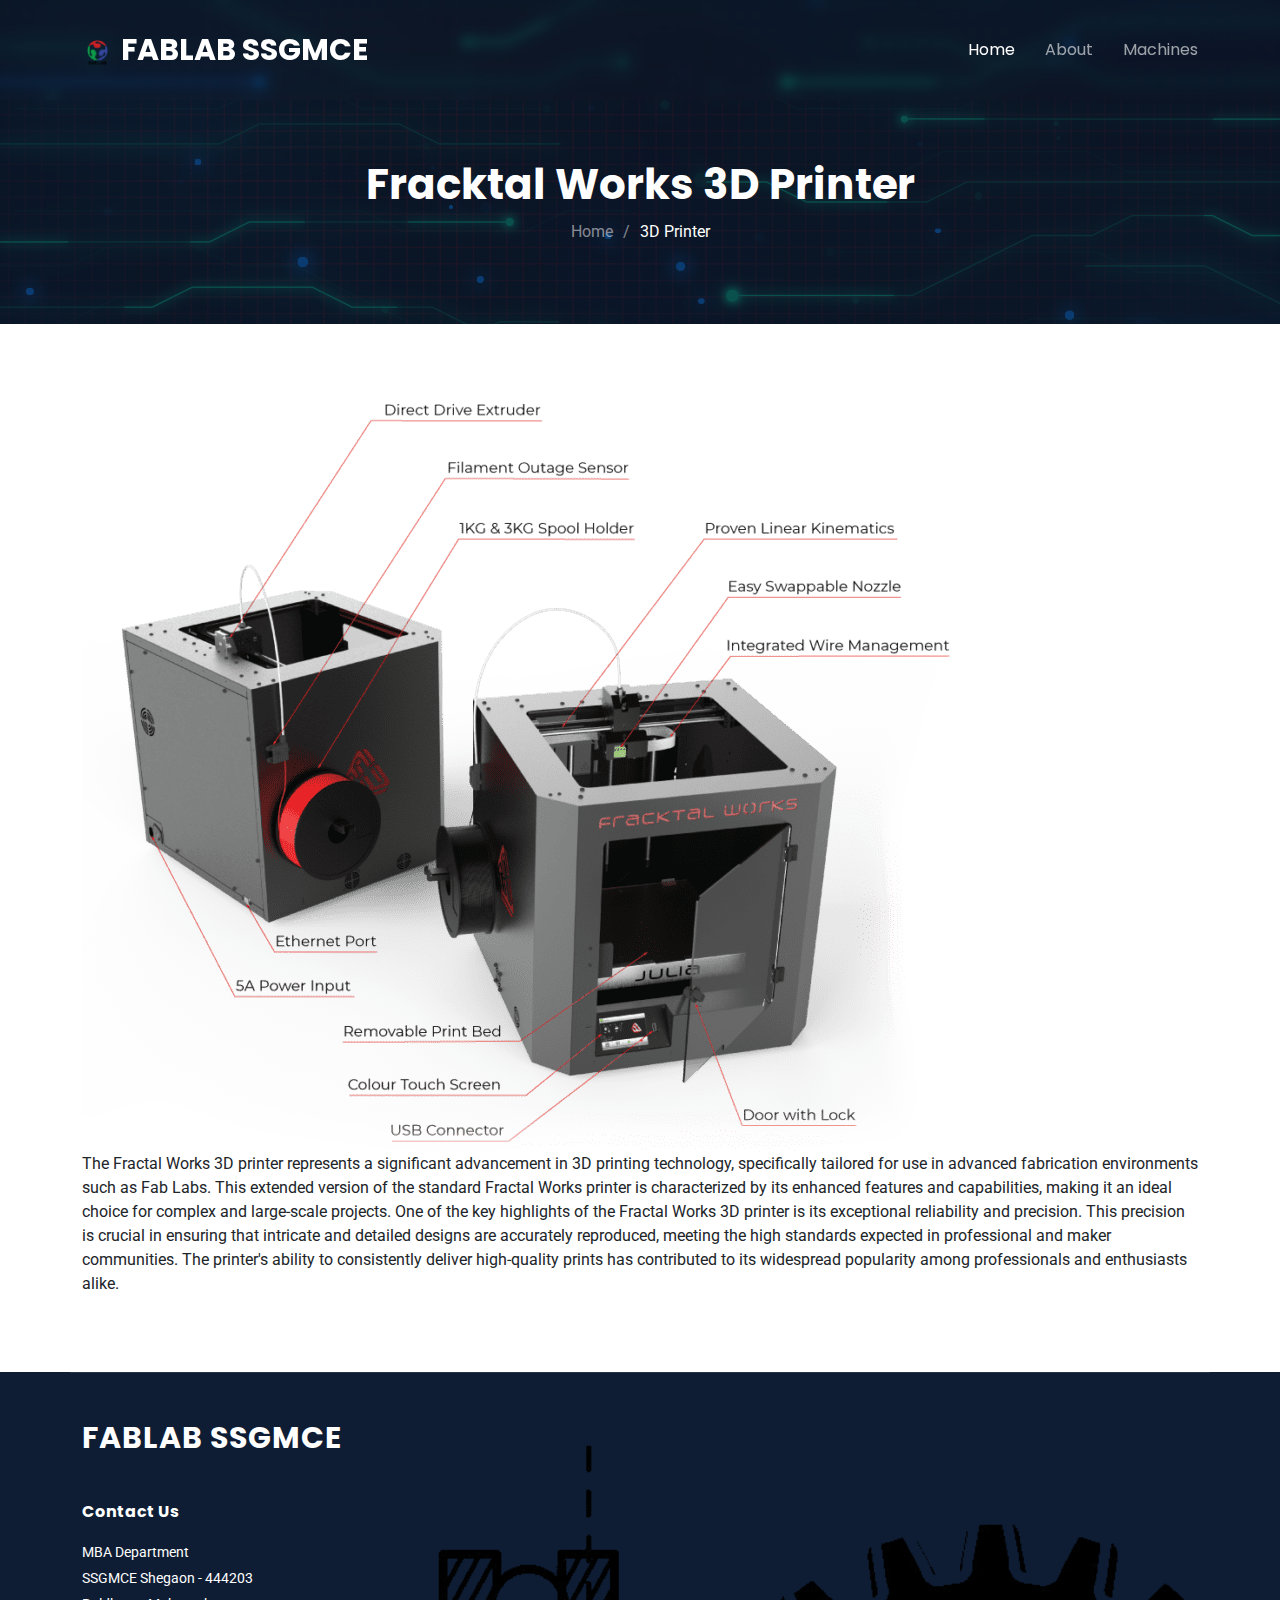
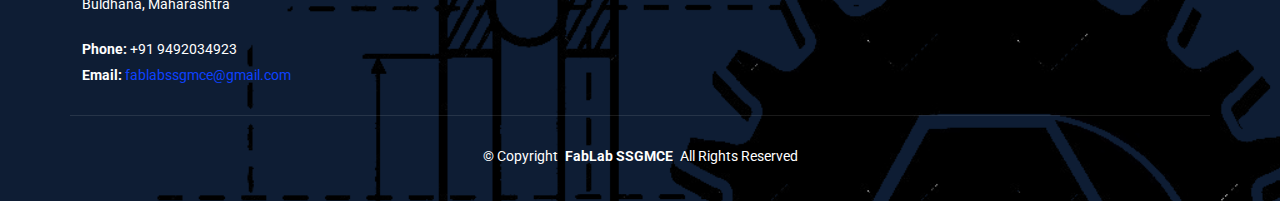
==== assets/machine/3d-printer.html @ 7cb84929 "main page completed and info pages are partially completed'" ====
<!DOCTYPE html>
<html lang="en">

<head>
  <meta charset="utf-8">
  <meta content="width=device-width, initial-scale=1.0" name="viewport">
  <title>3D Printer</title>
  <meta content="" name="description">
  <meta content="" name="keywords">

  <!-- Favicons -->
  <link href="../img/fab-logo.png" rel="icon">

  <!-- Fonts -->
  <link href="https://fonts.googleapis.com" rel="preconnect">
  <link href="https://fonts.gstatic.com" rel="preconnect" crossorigin>
  <link href="https://fonts.googleapis.com/css2?family=Roboto:ital,wght@0,100;0,300;0,400;0,500;0,700;0,900;1,100;1,300;1,400;1,500;1,700;1,900&family=Poppins:ital,wght@0,100;0,200;0,300;0,400;0,500;0,600;0,700;0,800;0,900;1,100;1,200;1,300;1,400;1,500;1,600;1,700;1,800;1,900&display=swap" rel="stylesheet">

  <!-- Vendor CSS Files -->
  <link href="../vendor/bootstrap/css/bootstrap.min.css" rel="stylesheet">
  <link href="../vendor/bootstrap-icons/bootstrap-icons.css" rel="stylesheet">
  <link href="../vendor/aos/aos.css" rel="stylesheet">
  <link href="../vendor/fontawesome-free/css/all.min.css" rel="stylesheet">
  <link href="../vendor/glightbox/css/glightbox.min.css" rel="stylesheet">
  <link href="../vendor/swiper/swiper-bundle.min.css" rel="stylesheet">

  <!-- Main CSS File -->
  <link href="../css/main.css" rel="stylesheet">
</head>

<body class="contact-page">

  <header id="header" class="header d-flex align-items-center fixed-top">
    <div class="container-fluid container-xl position-relative d-flex align-items-center">

      <a href="../index.html" class="logo d-flex align-items-center me-auto">
        <!-- Uncomment the line below if you also wish to use an image logo -->
        <img src="../img/fab-logo.png" alt="logo" style="padding-top: 5px;">
        <h1 class="sitename">FABLAB SSGMCE</h1>
      </a>

      <nav id="navmenu" class="navmenu">
        <ul>
          <li><a href="index.html" class="active">Home<br></a></li>
          <li><a href="#about">About</a></li>
          <li><a href="#machines">Machines</a></li>
          <!-- <li><a href="#members">Faculty Members</a></li> -->
          <!-- <li><a href="contact.html">Contact</a></li> -->
        </ul>
        <i class="mobile-nav-toggle d-xl-none bi bi-list"></i>
      </nav>

      <!-- <a class="btn-getstarted" href="get-a-quote.html">Get a Quote</a> -->

    </div>
  </header>

  <main class="main">

    <!-- Page Title -->
    <div class="page-title dark-background" data-aos="fade" style="background-image: url(../img/footerbg.png);">
      <div class="container position-relative">
        <h1>Fracktal Works 3D Printer</h1>
        <nav class="breadcrumbs">
          <ol>
            <li><a href="../../index.html">Home</a></li>
            <li class="current">3D Printer</li>
          </ol>
        </nav>
      </div>
    </div><!-- End Page Title -->

    <!-- Info Section -->
    <section id="contact" class="contact section">

      <div class="container" data-aos="fade-up" data-aos-delay="100">
          <img src="../img/3d-printer.png" alt="">
          <p>The Fractal Works 3D printer represents a significant advancement in 3D printing technology, specifically tailored for use in advanced fabrication environments such as Fab Labs. This extended version of the standard Fractal Works printer is characterized by its enhanced features and capabilities, making it an ideal choice for complex and large-scale projects. One of the key highlights of the Fractal Works 3D printer is its exceptional reliability and precision. This precision is crucial in ensuring that intricate and detailed designs are accurately reproduced, meeting the high standards expected in professional and maker communities. The printer's ability to consistently deliver high-quality prints has contributed to its widespread popularity among professionals and enthusiasts alike.</p>

      </div>


    </section><!-- /Info Section -->

  </main>

  <footer id="footer" class="footer dark-background">

    <div class="container footer-top">
      <div class="row gy-4 footer-bg">
        <!-- <img src="assets/img/footer-img.png" alt=""> -->
        <div class="col-lg-5 col-md-12 footer-about">
          <a href="../../index.html" class="logo d-flex align-items-center">
            <span class="sitename">FABLAB SSGMCE</span>
          </a>
        </div>

        <div class="col-lg-3 col-md-12 footer-contact text-center text-md-start">
          <h4>Contact Us</h4>
          <p>MBA Department</p>
          <p>SSGMCE Shegaon - 444203</p>
          <p>Buldhana, Maharashtra</p>
          <p class="mt-4"><strong>Phone:</strong> <span>+91 9492034923</span></p>
            <p><strong>Email:</strong> <span><a href="mailto://fablabssgmce@gmail.com">fablabssgmce@gmail.com</a></span></p>
        </div>

      </div>
    </div>

    <div class="container copyright text-center mt-4">
      <p>© <span>Copyright</span> <strong class="px-1 sitename">FabLab SSGMCE</strong> <span>All Rights Reserved</span></p>
      <div class="credits">
      </div>
    </div>

  </footer>

  <!-- Scroll Top -->
  <a href="#" id="scroll-top" class="scroll-top d-flex align-items-center justify-content-center"><i class="bi bi-arrow-up-short"></i></a>

  <!-- Vendor JS Files -->
  <script src="../vendor/bootstrap/js/bootstrap.bundle.min.js"></script>
  <script src="../vendor/php-email-form/validate.js"></script>
  <script src="../vendor/aos/aos.js"></script>
  <script src="../vendor/purecounter/purecounter_vanilla.js"></script>
  <script src="../vendor/glightbox/js/glightbox.min.js"></script>
  <script src="../vendor/swiper/swiper-bundle.min.js"></script>

  <!-- Main JS File -->
  <script src="../js/main.js"></script>

</body>

</html>
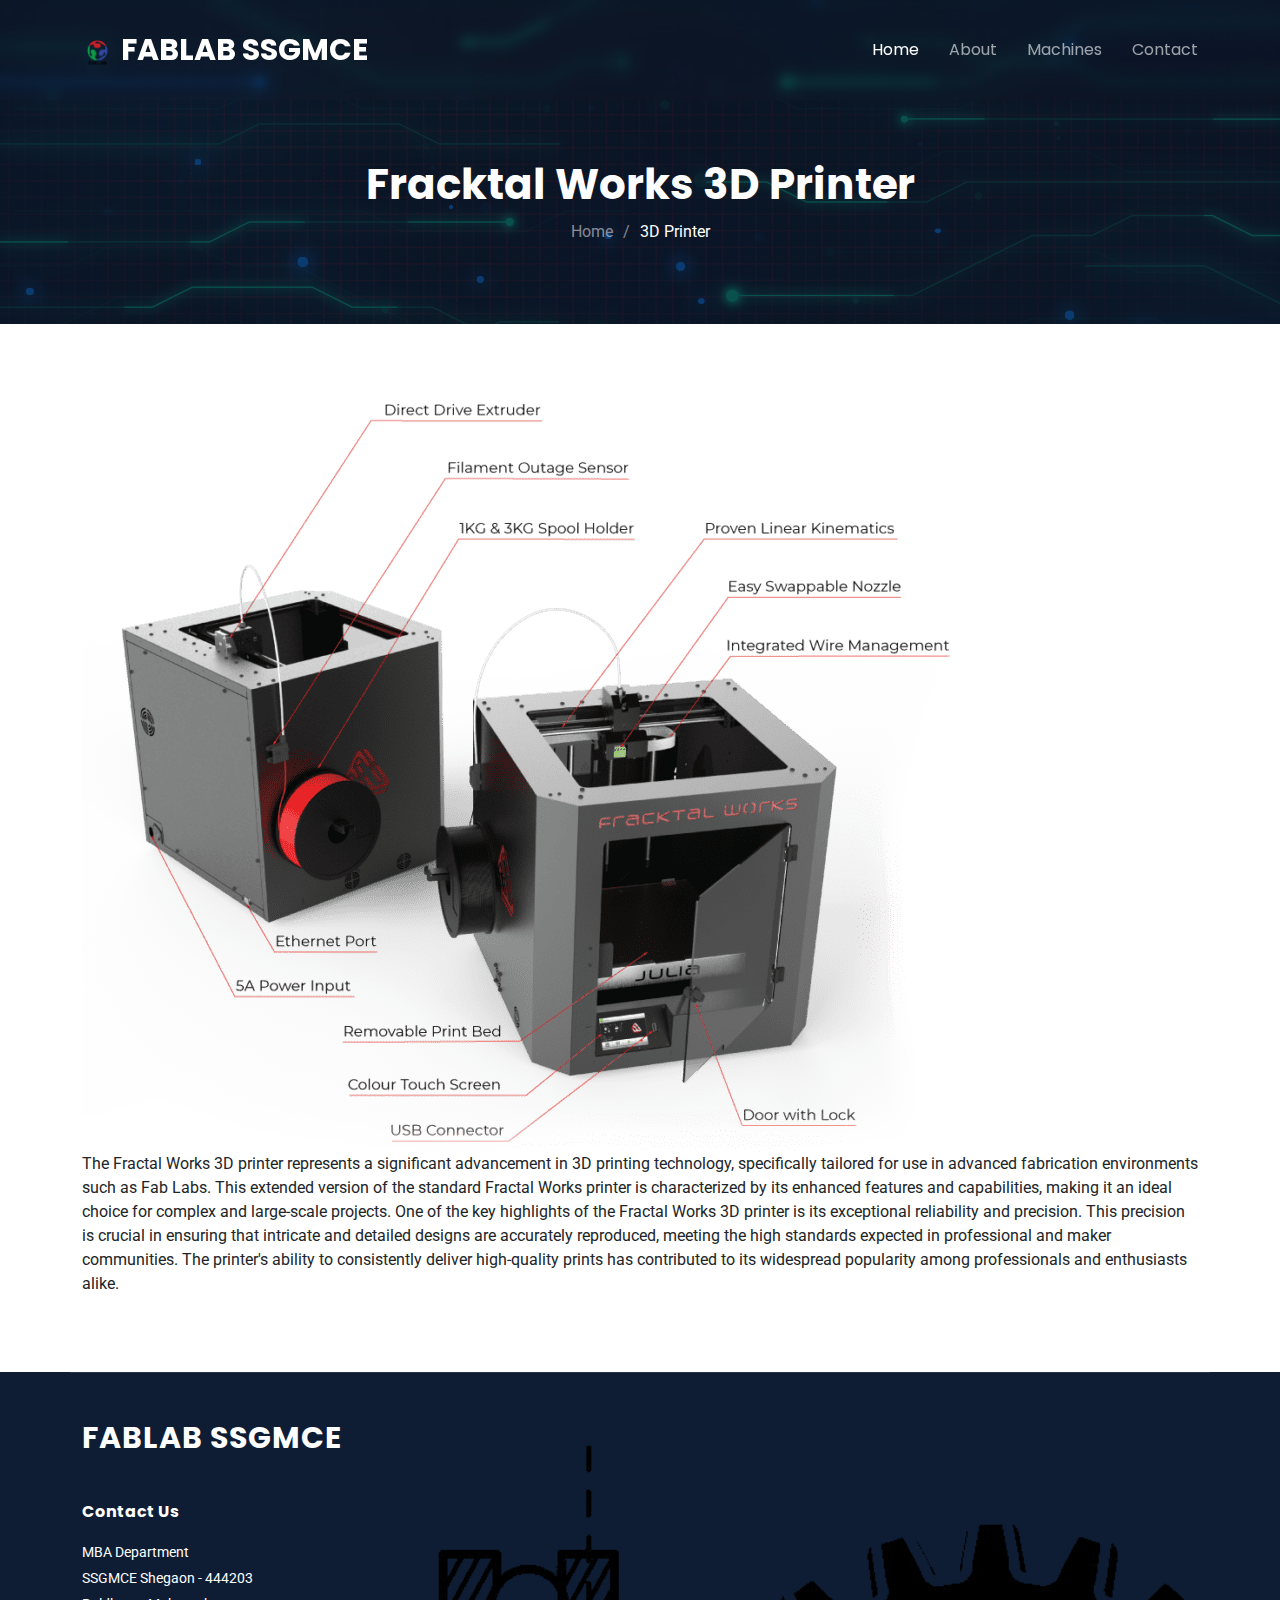
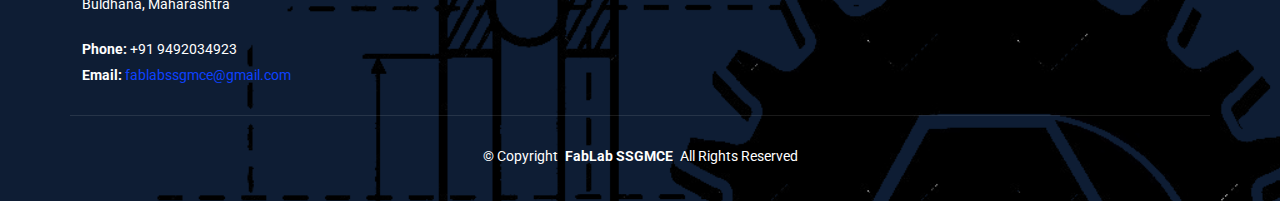
==== commit 2f56239e: "contact info and map added" ====
--- a/assets/machine/3d-printer.html
+++ b/assets/machine/3d-printer.html
@@ -42,8 +42,9 @@
       <nav id="navmenu" class="navmenu">
         <ul>
           <li><a href="index.html" class="active">Home<br></a></li>
-          <li><a href="#about">About</a></li>
-          <li><a href="#machines">Machines</a></li>
+          <li><a href="../../index.html#about">About</a></li>
+          <li><a href="../../index.html#machines">Machines</a></li>
+          <li><a href="../../index.html#contact">Contact</a></li>
           <!-- <li><a href="#members">Faculty Members</a></li> -->
           <!-- <li><a href="contact.html">Contact</a></li> -->
         </ul>
